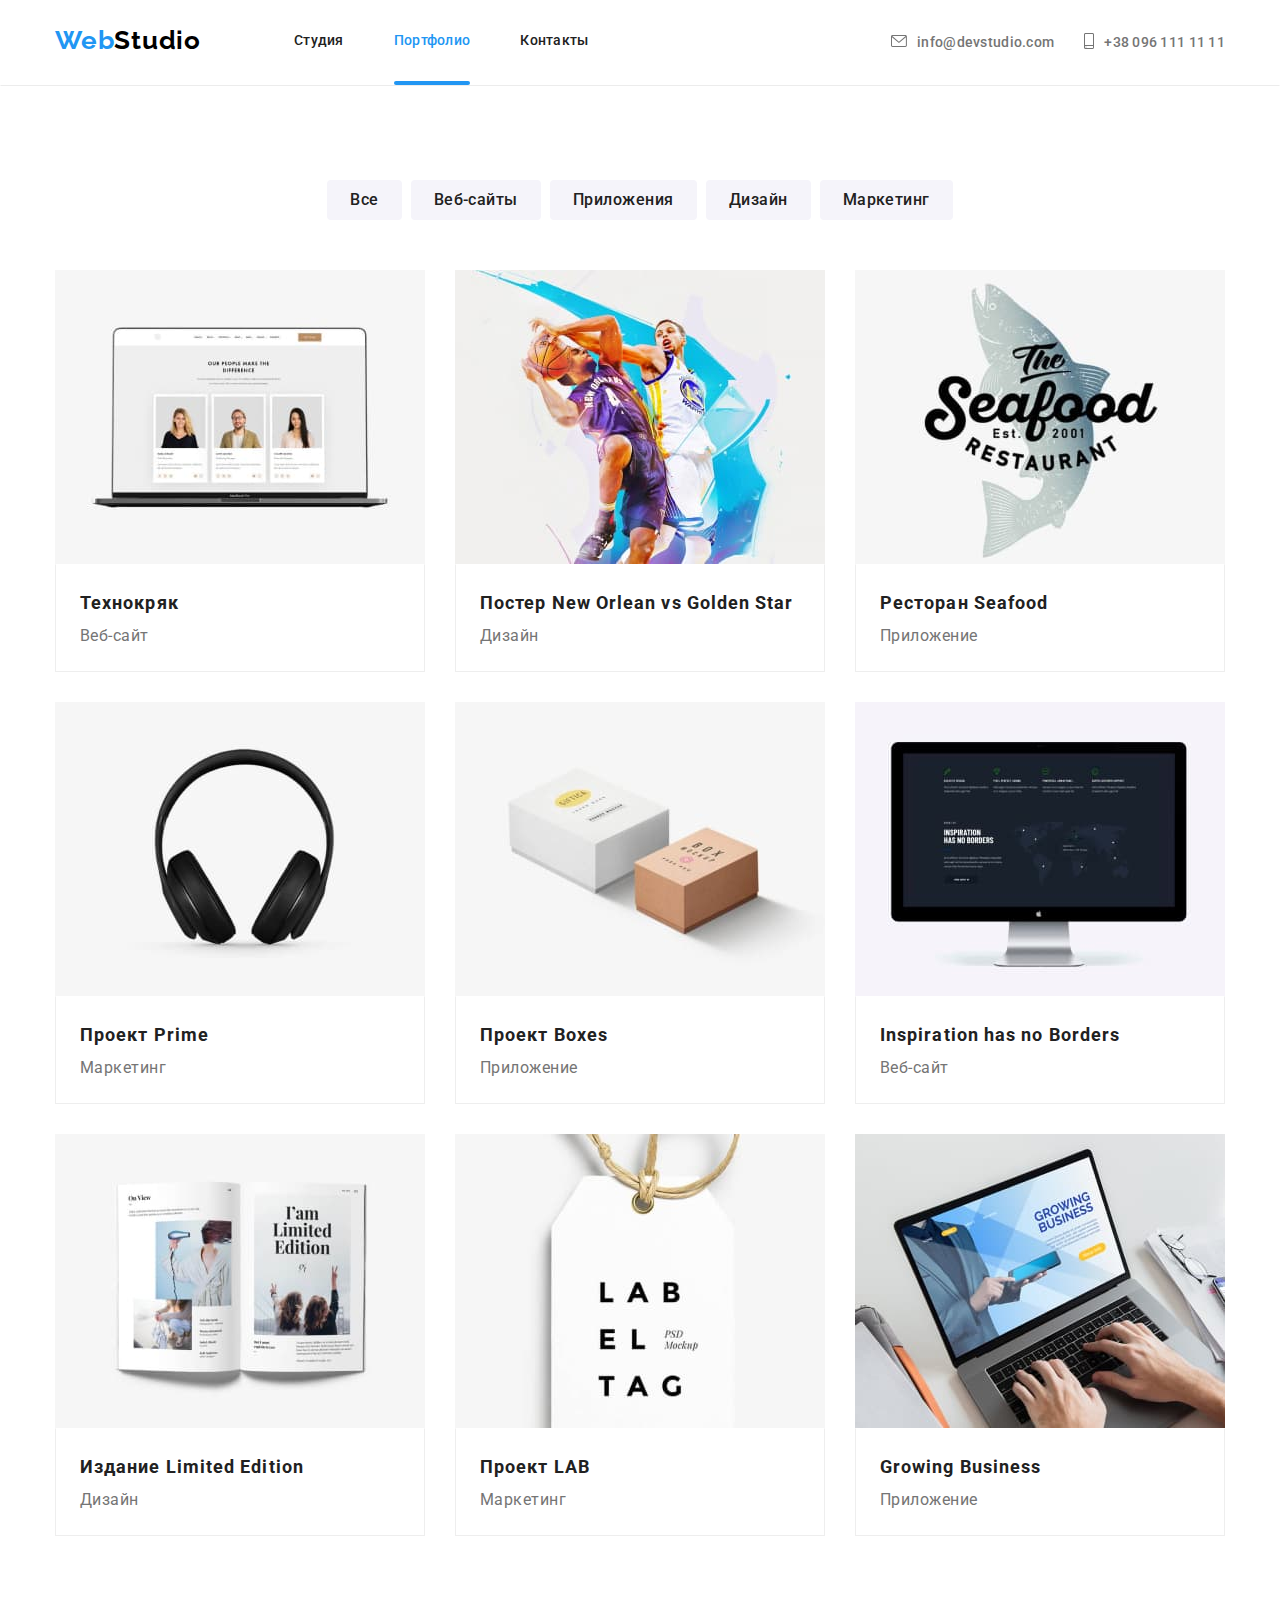
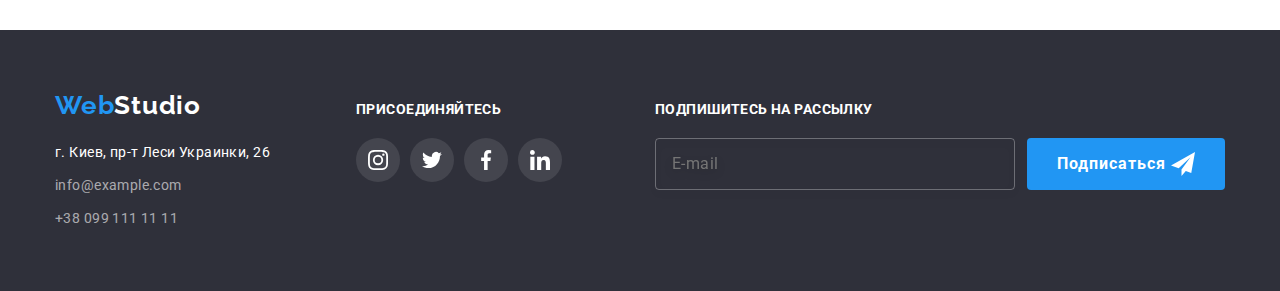
==== portfolio.html @ cef39525 "Clons files HW6" ====
<!DOCTYPE html>
<html lang="ru">
<head>
    <meta charset="UTF-8">
    <meta http-equiv="X-UA-Compatible" content="IE=edge">
    <meta name="viewport" content="width=device-width, initial-scale=1.0">
    <link rel="preconnect" href="https://fonts.googleapis.com">
    <link rel="preconnect" href="https://fonts.gstatic.com" crossorigin>
    <link href="https://fonts.googleapis.com/css2?family=Raleway:wght@700&family=Roboto:wght@400;500;700;900&display=swap" rel="stylesheet">
    <title>Web Studio</title>
    <link rel="stylesheet" href="https://cdnjs.cloudflare.com/ajax/libs/modern-normalize/1.1.0/modern-normalize.min.css">
    <link rel="stylesheet" href="./css/reset.css">
    <link rel="stylesheet" href="./css/styles.css">
</head>
<body>
<header class="page-header">
    <div class="container main-nav">
        <a href="" lang="en" class="logo-header link">Web<span class="logo-up link">Studio</span>
        </a>
        <nav>
            <ul class="site-nav list">
                <li class="item">
                    <a href="./index.html" class="link">Студия</a>
                </li>
                <li class="item">
                    <a href="./portfolio.html" class="link current">Портфолио</a>
                </li>
                <li class="item">
                    <a href="" class="link">Контакты</a>
                </li>
            </ul>
        </nav>
        <ul class="contact list">
            <li class="item">
                <a href="mailto:info@devstudio.com" class="contact-link link">
                    <div class="icon">
                        <svg width="16" height="12">
                            <use href="./images/symbol-contacts-defs.svg#envelope"></use>
                        </svg>
                    </div>
                    info@devstudio.com
                </a>
            </li>
            <li class="item">
                <a href="tel:+380961111111" class="contact-link link">
                    <div class="icon">
                        <svg width="10" height="16">
                            <use href="./images/symbol-contacts-defs.svg#smartphone"></use>
                        </svg>
                    </div>
                    +38 096 111 11 11
                </a>
            </li>
        </ul>
    </div>
</header>
    <main>
        <section class="section">
            <div class="container">
            <h1 class="visually-hidden">Портфолио</h1>
            <ul class="flex-elements button">
                <li class="button list"><button type="button" class="gallery-btn btn">Все</button></li>
                <li class="button list"><button type="button" class="gallery-btn btn">Веб-сайты</button></li>
                <li class="button list"><button type="button" class="gallery-btn btn">Приложения</button></li>
                <li class="button list"><button type="button" class="gallery-btn btn">Дизайн</button></li>
                <li class="button list"><button type="button" class="gallery-btn btn">Маркетинг</button></li>
            </ul>
            <ul class="flex-elements gallery">
                <li class="item list">
                    <a class="gallery-section link" href="">
                        <div class="gallery-thumb">
                            <img src="./images/portfolio1.jpg" alt="Веб-сайт Технокряк"
                            width="370">
                            <p class="thumb-text">Ресурс предлагает комплексные предложения с разным уровнем функционала и сервисов. Все это позволит посетителю получить исчерпывающие сведения о компании или частном лице</p>
                        </div>
                        <div class="gallery-subject">
                            <h2 class="gallery-title link">Технокряк</h2>
                            <p class="gallery-text link">Веб-сайт</p>
                        </div>
                    </a>
                </li>
                <li class="item list">
                    <a class="gallery-section link" href="">
                        <div class="gallery-thumb">
                            <img class="gallery-img" src="./images/portfolio2.jpg" alt="Дизайн постера" width="370">
                            <p class="thumb-text">Ресурс предлагает комплексные предложения с разным уровнем функционала и сервисов. Все это позволит посетителю получить исчерпывающие сведения о компании или частном лице</p>
                        </div>
                        <div class="gallery-subject">
                        <h2 class="gallery-title link">Постер <span lang="en">New Orlean vs Golden Star</span></h2>
                        <p class="gallery-text link">Дизайн</p>
                        </div>
                    </a>
                </li>
                <li class="item list">
                    <a class="gallery-section link" href="">
                        <div class="gallery-thumb">
                            <img class="gallery-img" src="./images/portfolio3.jpg" alt="Приложение для ресторана" width="370">
                            <p class="thumb-text">Ресурс предлагает комплексные предложения с разным уровнем функционала и сервисов. Все это позволит посетителю получить исчерпывающие сведения о компании или частном лице</p>
                        </div>
                        <div class="gallery-subject">
                        <h2 class="gallery-title link">Ресторан <span lang="en">Seafood</span></h2>
                        <p class="gallery-text link">Приложение</p>
                        </div>
                    </a>
                </li>
                <li class="item list">
                    <a class="gallery-section link" href="">
                        <div class="gallery-thumb">
                            <img class="gallery-img" src="./images/portfolio4.jpg" alt="Маркетинговый проект" width="370">
                            <p class="thumb-text">Ресурс предлагает комплексные предложения с разным уровнем функционала и сервисов. Все это позволит посетителю получить исчерпывающие сведения о компании или частном лице</p>
                        </div>
                        <div class="gallery-subject">
                        <h2 class="gallery-title link">Проект <span lang="en">Prime</span></h2>
                        <p class="gallery-text link">Маркетинг</p>
                        </div>
                    </a>
                </li>
                <li class="item list">
                    <a class="gallery-section link" href="">
                        <div class="gallery-thumb">
                            <img class="gallery-img" src="./images/portfolio5.jpg" alt="Приложение для подбора упаковки" width="370">
                            <p class="thumb-text">Ресурс предлагает комплексные предложения с разным уровнем функционала и сервисов. Все это позволит посетителю получить исчерпывающие сведения о компании или частном лице</p>
                        </div>
                        <div class="gallery-subject">
                        <h2 class="gallery-title link">Проект <span lang="en">Boxes</span></h2>
                        <p class="gallery-text link">Приложение</p>
                        </div>
                    </a>
                </li>
                <li class="item list">
                    <a class="gallery-section link" href="">
                        <div class="gallery-thumb">
                            <img class="gallery-img" src="./images/portfolio6.jpg" alt="Веб-сайт для путешествий" width="370">
                            <p class="thumb-text">Ресурс предлагает комплексные предложения с разным уровнем функционала и сервисов. Все это позволит посетителю получить исчерпывающие сведения о компании или частном лице</p>
                        </div>
                        <div class="gallery-subject">
                        <h2 class="gallery-title link" lang="en">Inspiration has no Borders</h2>
                        <p class="gallery-text link">Веб-сайт</p>
                        </div>
                    </a>
                </li>
                <li class="item list">
                    <a class="gallery-section link" href="">
                        <div class="gallery-thumb">
                            <img class="gallery-img" src="./images/portfolio7.jpg" alt="Дизайн издания" width="370">
                            <p class="thumb-text">Ресурс предлагает комплексные предложения с разным уровнем функционала и сервисов. Все это позволит посетителю получить исчерпывающие сведения о компании или частном лице</p>
                        </div>
                        <div class="gallery-subject">
                        <h2 class="gallery-title link">Издание <span lang="en">Limited Edition</span></h2>
                        <p class="gallery-text link">Дизайн</p>
                        </div>
                    </a>
                </li>
                <li class="item list">
                    <a class="gallery-section link" href="">
                        <div class="gallery-thumb">
                            <img class="gallery-img" src="./images/portfolio8.jpg" alt="Разработка макетов" width="370">
                            <p class="thumb-text">Ресурс предлагает комплексные предложения с разным уровнем функционала и сервисов. Все это позволит посетителю получить исчерпывающие сведения о компании или частном лице</p>
                        </div>
                        <div class="gallery-subject">
                        <h2 class="gallery-title link">Проект <span lang="en">LAB</span></h2>
                        <p class="gallery-text link">Маркетинг</p>
                        </div>
                    </a>
                </li>
                <li class="item list">
                    <a class="gallery-section link" href="">
                        <div class="gallery-thumb">
                            <img class="gallery-img" src="./images/portfolio9.jpg" alt="Приложение для развивающегося бизнеса" width="370">
                            <p class="thumb-text">Ресурс предлагает комплексные предложения с разным уровнем функционала и сервисов. Все это позволит посетителю получить исчерпывающие сведения о компании или частном лице</p>
                        </div>
                        <div class="gallery-subject">
                        <h2 class="gallery-title link" lang="en">Growing Business</h2>
                        <p class="gallery-text link">Приложение</p>
                        </div>
                    </a>
                </li>
            </ul>
            </div>
        </section>
    </main>
    <footer class="footer">
        <div class="container footer-info">
            <div class="footer-site">
                <a href="" lang="en" class="logo-footer link">Web<span class="logo-down link">Studio</span>
                </a>
                <address class="address">
                    <a href="" class="footer-address link">г. Киев, пр-т Леси Украинки, 26</a>
                    <ul class="footer-list list">
                        <li class="address-link"><a href="mailto:info@example.com"
                                class="footer-link link">info@example.com</a></li>
                        <li class="address-link"><a href="tel:+380991111111" class="footer-link link">+38 099 111 11 11</a>
                        </li>
                    </ul>
                </address>
            </div>
            <div class="footer-soc-info">
                <strong class="footer-title">присоединяйтесь</strong>
                <ul class="footer-soc-list list">
                    <li class="footer-soc-item">
                        <a class="footer-soc-link" href="">
                            <svg width="20" height="20" class="footer-soc-icon">
                                <use href="./images/symbol-soc-link-defs.svg#instagram">
                                </use>
                            </svg>
                        </a>
                    </li>
                    <li class="footer-soc-item">
                        <a class="footer-soc-link" href="">
                            <svg width="20" height="20" class="footer-soc-icon">
                                <use href="./images/symbol-soc-link-defs.svg#twitter">
                                </use>
                            </svg>
                        </a>
                    </li>
                    <li class="footer-soc-item">
                        <a class="footer-soc-link" href="">
                            <svg width="20" height="20" class="footer-soc-icon">
                                <use href="./images/symbol-soc-link-defs.svg#facebook">
                                </use>
                            </svg>
                        </a>
                    </li>
                    <li class="footer-soc-item">
                        <a class="footer-soc-link" href="">
                            <svg width="20" height="20" class="footer-soc-icon">
                                <use href="./images/symbol-soc-link-defs.svg#linkedin">
                                </use>
                            </svg>
                        </a>
                    </li>
                </ul>
            </div>
            <form class="footer-form">
                <p class="footer-title">Подпишитесь на рассылку</p>
                <div class="footer-strong">
                    <input class="footer-input" type="email" name="email" id="email" placeholder="E-mail" />
                    <div class="footer-btn">
                        <button type="submit" class="footer-submit">Подписаться&nbsp
                            <svg class="footer-icon" width="24" height="24">
                                <use href="./images/symbol-contacts-defs.svg#send"></use>
                            </svg>
                        </button>
                    </div>
                </div>
            </form>
        </div>
    </footer>
</body>
</html>
---- css/styles.css ----
/*основний колір тексту #212121 */
/*вторинний колір тексту #757575 */
/*акцентт #2196F3 */
/*основний колір фону #ffffff */
/*колір фону героя та футера #2f303a */
/*шрифт лого Raleway*/
/*основний шрифт тексту Roboto*/

:root {
    --primary-text-color: #212121;
    --title-text-color: #757575;
    --more-text-color: #ffffff;
    --accent-color: #2196F3;
    --subgect-color: #AFB1B8;
    --main-font: Roboto, sans-serif;
    --primary-bgc:#ffffff;
    --gallery-section-gap: 30px;
    --card-shadow: 0px 1px 3px rgba(0, 0, 0, 0.12),
        0px 1px 1px rgba(0, 0, 0, 0.14),
        0px 2px 1px rgba(0, 0, 0, 0.2);
    --transition: 250ms cubic-bezier(0.4, 0, 0.2, 1);
}

body {
    font-family: var(--main-font);
    background-color: var(--primary-bgc);    
}

img {
    display: block;
    max-width: 100%;
    height: auto;
}

textarea {
    resize: none;
}

/*-------Дублюючі класи---------*/

.list {
    list-style: none;
}

.link {
    transition: color var(--transition);

    text-decoration: none;
}

.visually-hidden {
    position: absolute;
    white-space: nowrap;
    width: 1px;
    height: 1px;
    overflow: hidden;
    border: 0;
    padding: 0;
    clip: rect(0 0 0 0);
    clip-path: inset(50%);
    margin: -1px;
}

.container {
    width: 1200px;    
    padding-left: 15px;
    padding-right: 15px;
    margin-left: auto;
    margin-right: auto;
}


/*--------------Об'єднані класи-----*/

.main-nav .link:hover,
.site-nav .link:hover,
.site-nav .link:focus,
.footer .link:hover,
.footer .link:focus,
.contact .link:hover,
.contact .link:focus,
.gallery .link:hover,
.gallery .link:focus {
    color: var(--accent-color);
}

.section {
    padding-top: 94px;
    padding-bottom: 94px;
}

.work-title,
.teams-title,
.clients-title {
    font-weight: 700;
    font-size: 36px;
    line-height: 1.17;
    text-align: center;
    letter-spacing: 0.03em;
    color: var(--primary-text-color);
}

.feature-title,
.footer-title {
    font-weight: 700;
    font-size: 14px;
    line-height: 1.14;
    letter-spacing: 0.03em;

    text-transform: uppercase;
}

.teams-name,
.teams-expert {
    font-size: 16px;
    line-height: 1.19;
    text-align: center;
    letter-spacing: 0.03em;
}

.features-list .list:not(:last-child),
.work-list .list:not(:last-child),
.teams-list .list:not(:last-child),
.contact .item:not(:last-child) {
    margin-right: 30px;
}

.modal-btn,
.footer-submit {
    border-radius: 4px;
    border: 1px solid transparent;

    font-weight: 700;
    font-size: 16px;
    line-height: 1.88;
    align-items: center;
    letter-spacing: 0.06em;
    color: var(--more-text-color);
    background: var(--accent-color);

    cursor: pointer;

    transition: background-color var(--transition), box-shadow var(--transition);
}

.modal-btn:hover,
.modal-btn:focus,
.footer-btn:hover,
.footer-btn:focus {
    background: #188CE8;
    box-shadow: 0px 4px 4px rgba(0, 0, 0, 0.15);
    outline: transparent;
}

/*--------------Навігація по сайту--------------*/

.main-nav,
.site-nav {
    display: flex;
}

.logo-header {
    display: block;
    min-width: 145px;
    /* height: 100%; */
    padding-top: 24px;
    padding-bottom: 25px;
    margin-right: 93px;

    color: var(--accent-color);
    font-family: Raleway, sans-serif;        
    font-weight: 700;
    font-size: 26px;
    line-height: 1.19;
    letter-spacing: 0.03em;
}

.logo-up {
    margin-bottom: 0;
    color: #000000;
}


.site-nav .link {
    display: block;
    height: 100%;
    padding-top: 32px;
    padding-bottom: 32px;

    color: var(--primary-text-color);
    font-size: 14px;
    font-weight: 500;
    line-height: 1.14;
    letter-spacing: 0.02em;    
}

.site-nav .item:not(:last-child) {
    margin-right: 50px;
}

.site-nav .link.current {
    color: var(--accent-color);
}

.site-nav .item {
    position: relative;
}

.current::after {
    content: '';
    position: absolute;
    bottom: -4px;

    display: block;
    width: 100%;    
    height: 4px;

    background-color: var(--accent-color);

    border-radius: 2px;
}

.page-header {
    border: 1px solid transparent;
    border-bottom-color: #ECECEC;   
}

/*------------------Контакти-----------------------*/

.contact {
    display: flex;
    margin-left: auto;
}

.contact .link {
    display: flex;
    align-items: center;
    height: 100%;
    padding-top: 32px;
    padding-bottom: 32px;
    
    
    color: var(--title-text-color);
    font-size: 14px;
    font-weight: 500;
    line-height: 1.14;
    letter-spacing: 0.02em;
}

.item {
    display: flex;
    align-items: center;
    justify-content: center;
    
    fill: currentColor;
}

.item:hover {
    fill: var(--accent-color);
}
.icon {
    padding-right: 10px;
}


/*-------------------Герой-------------------------*/

.hero {
    padding-top: 200px;
    padding-bottom: 200px;
    background: #2F303A;

    text-align: center;
}

.overlay {
    max-width: 1600px;
    margin-left: auto;
    margin-right: auto;
    background-image: linear-gradient(
        to right,
        rgba(47, 48, 58, 0.4),
        rgba(47, 48, 58, 0.4)
        ),
        url("../images/hero.jpg");
    background-position: center;
    background-size: cover;
}

.hero-title {
    margin: auto;
    max-width: 696px;
    margin-bottom: 30px;
    
    
    color: var(--more-text-color);
    font-weight: 900;
    font-size: 44px;
    line-height: 1.36;
    letter-spacing: 0.06em;

    text-align: center;
    text-transform: uppercase;
}

.hero-btn {
    padding: 10px 30px;
    border-radius: 4px;
    border: 1px solid transparent;

    font-weight: 700;
    font-size: 16px;
    line-height: 1.88;
    align-items: center;
    letter-spacing: 0.06em;
    color: var(--more-text-color);
    background: var(--accent-color);

    cursor: pointer;

    transition: background-color var(--transition), color var(--transition), box-shadow var(--transition);
}

.hero-btn:hover,
.hero-btn:focus {
    background: #188CE8;
    color: var(--more-text-color);
    box-shadow: 0px 4px 4px rgba(0, 0, 0, 0.15);
    outline: transparent;
}



/*----------------Секція Особливості---------------*/

.features-list {
    display: flex;    
}

.features-list .list {
    width: 270px;
}

.thumb {
    display: flex;
    justify-content: center;
    align-items: center;
    height: 120px;
    margin-bottom: 30px;   

    background-color: #F5F4FA;
}

.feature-title {
    margin-bottom: 10px;

    color: var(--primary-text-color);
}

.feature-text {
    color: var(--title-text-color);
    font-size: 14px;
    line-height: 1.71;

    letter-spacing: 0.03em;
}

/*--------------Секція Чим ми займаємось----------*/

.work-title {
    margin-bottom: 50px;
}

.work-list {
    display: flex;
    align-items: center;    
}

.section.work {
    padding-top: 0;
}

.work-item {
    position: relative;
}

.work-subtitle {
    position: absolute;
    bottom: 0;

    display: flex;
    align-items: center;
    justify-content: center;
    
    width: 100%;
    height: 70px;
    
    font-weight: 700;
    font-size: 14px;
    line-height: 1.71;
    text-align: center;
    letter-spacing: 0.03em;
    text-transform: uppercase;
    
    background: rgba(47, 48, 58, 0.8);
    color: #FFFFFF;
}

/*--------------Секція Наша команда---------------*/

.section.teams {
    background: #f5f4fa;
}

.teams-title {
    margin-bottom: 50px;
}

.teams-object {
    background-color: var(--primary-bgc);

    box-shadow: var(--card-shadow);
    border-radius: 0px 0px 4px 4px;
    overflow: hidden;
}

.teams-subject {
    padding-top: 30px;
    padding-bottom: 30px;
}

.teams-name {
    margin-bottom: 10px;

    color: var(--primary-text-color);
    font-weight: 500;    
}

.teams-expert {
    margin-bottom: 16px;

    color: var(--title-text-color);
}

.teams-list {
    display: flex;
}

.teams-soc-list {
    display: flex;
    justify-content: center;
}

.teams-soc-item {
    width: 44px;
    height: 44px;
    
}
.teams-soc-item:not(:last-child) {
    margin-right: 10px;
}

.teams-soc-link {
    display: flex;
    align-items: center;
    justify-content: center;
    width: 100%;
    height: 100%;

    color: var(--subgect-color);

    transition: background-color var(--transition), color var(--transition);
    border-radius: 50%;
}

.teams-soc-icon {
    fill: currentColor;
}

.teams-soc-link:hover,
.teams-soc-link:focus {
    background-color: var(--accent-color);
    color: var(--more-text-color);
    outline: transparent;
}

/*-------------------Постійні клієнти------------------*/

.clients-list {
    display: flex;
    justify-content: center;
    margin-top: 50px;    
}

.clients-item {
    display: block;
    width: 170px;
    height: 92px;

    border: 1px solid var(--subgect-color);
    border-radius: 4px;
}

.clients-item:not(:last-child) {
    margin-right: 30px;
}

.clients-link {
    display: flex;
    align-items: center;
    justify-content: center;
    width: 100%;
    height: 100%;

    color: var(--subgect-color);

    transition: border var(--transition), color var(--transition);
}

.clients-icon {
    fill: currentColor;
}

.clients-link:hover,
.clients-link:focus {
    border: 1px solid var(--accent-color);
    color: var(--accent-color);
    outline: transparent;
}

/*--------Футер---------*/

.footer {
    padding: 60px 0;
    
    background-color: #2f303a;
}

.logo-footer {
    min-width: 145px;
    display: block;

    color: var(--accent-color);
    font-family: Raleway, sans-serif;
    font-weight: 700;
    font-size: 26px;
    line-height: 1.19;
    letter-spacing: 0.03em;
}

.logo-down {
    color: var(--more-text-color);
}

.footer-address {
    color: var(--more-text-color);
}
.footer-link {
    color: rgba(255, 255, 255, 0.6);
}

.footer-address,
.footer-link {
    font-size: 14px;
    font-style: normal;
    line-height: 1.71;
    letter-spacing: 0.03em;
}

.address {
    width: 231px;
    margin-top: 20px;
}

.address-link {
    margin-top: 9px;
}

.footer-site {
    margin-right: 70px;
}

.footer-title {
    display: block;
    margin-bottom: 20px;

    color: var(--more-text-color);    
}

.footer-info {
    display: flex;
    align-items: baseline;
}

.footer-soc-info {
    margin-right: 93px;
}

.footer-soc-item {
    width: 44px;
    height: 44px;
    align-items: center;
    justify-content: center;

    background: rgba(255, 255, 255, 0.1);

    border-radius: 50%;
}

.footer-soc-item:not(:last-child) {
    margin-right: 10px;
}

.footer-soc-list {
    display: flex;
    align-items: center;
    justify-content: center;
}

.footer-soc-link {
    display: flex;
    align-items: center;
    justify-content: center;
    width: 100%;
    height: 100%;

    color: var(--more-text-color);

    border-radius: 50%;
    transition: background-color var(--transition);
}

.footer-soc-icon {
    fill: currentColor;
}

.footer-soc-link:hover,
.footer-soc-link:focus {
    background-color: var(--accent-color);
    outline: transparent;
}

.footer-form {
    width: 570px;
}

.footer-strong {
    display: flex;
    justify-content: flex-end;
    flex-wrap: wrap;
    gap: 12px;
}

.footer-submit {
    display: flex;
    align-items: center;
    height: 100%;
    padding: 10px 29px;
}

.footer-input {
    padding: 15px 12px 15px 16px;
    flex-grow: 1;

    background-color: transparent;
    border: 1px solid rgba(255, 255, 255, 0.3);
    filter: drop-shadow(0px 4px 4px rgba(0, 0, 0, 0.15));
    border-radius: 4px;
}

.footer-input {
    font-weight: 400;
    font-size: 16px;
    line-height: 1.25;

    letter-spacing: 0.03em;
    
    color: rgba(255, 255, 255, 0.6);
}

/*--------------------Портфоліо---------------------*/

.gallery-btn {
    color: var(--primary-text-color);
    background: #f5f4fa;
    font-weight: 500;
    font-size: 16px;
    line-height: 1.62;

    text-align: center;
    letter-spacing: 0.03em;
    border-radius: 4px;
    border: 1px solid transparent;
    cursor: pointer;
    transition: background-color var(--transition), color var(--transition), box-shadow var(--transition);
}

.btn:hover,
.btn:focus {
    background: #188CE8;
    color: var(--more-text-color);
    box-shadow: 0px 3px 1px rgba(0, 0, 0, 0.1), 0px 1px 2px rgba(0, 0, 0, 0.08), 0px 2px 2px rgba(0, 0, 0, 0.12);
    outline: transparent;
}

.flex-elements .button:not(:last-child) {
    margin-right: 9px;
}

.flex-elements {
    display: flex;
    flex-wrap: wrap;
    justify-content: center;
}

.flex-elements.button {
    margin-bottom: 50px;
}

.flex-elements > .item {
    flex-basis: calc(100% / 3 - var(--gallery-section-gap));
    margin-left: var(--gallery-section-gap);
    margin-top: var(--gallery-section-gap);

    background: var(--primary-bgc);
}

.flex-elements.gallery {
    margin-left: calc(-1 * var(--gallery-section-gap));
    margin-top: calc(-1 * var(--gallery-section-gap));
}

.flex-elements .btn {
    display: block;
    padding: 6px 22px;
}

.gallery-subject {
    padding: 20px 24px;

    border: 1px solid #EEEEEE;
    border-top-color: transparent;    
}

.gallery-title {
    font-weight: 700;
    font-size: 18px;
    line-height: 2;
    letter-spacing: 0.06em;    
    color: var(--primary-text-color);
}

.gallery-text {
    font-weight: 400;
    font-size: 16px;
    line-height: 1.88;
    letter-spacing: 0.03em;    
    color: var(--title-text-color);
}

.gallery-section:hover,
.gallery-section:focus {
    box-shadow: 0px 1px 1px rgba(0, 0, 0, 0.12), 0px 4px 4px rgba(0, 0, 0, 0.06), 1px 4px 6px rgba(0, 0, 0, 0.16);
    outline: transparent;
}

.gallery-section {
    transition: box-shadow var(--transition);
}

.gallery-thumb {
    position: relative;
    overflow: hidden;
}

.thumb-text {
    position: absolute;
    top: 0;
    padding: 63px 24px;
    height: 100%;

    color: var(--more-text-color);    
    background: rgba(33, 150, 243, 0.9);
    font-size: 18px;
    line-height: 1.56;
    letter-spacing: 0.03em;

    transform: translateY(101%);
    transition: transform var(--transition);
    overflow: auto;
}

.gallery-section:hover .thumb-text,
.gallery-section:focus .thumb-text {    
    transform: translateY(0);
}

/*----------------------Модальне вікно----------*/

.is-hidden {
    opacity: 0;
    pointer-events: none;
    visibility: hidden;
}

.backdrop {
    position: fixed;
    top: 0;
    left: 0;

    width: 100%;
    height: 100%;

    background: rgba(0, 0, 0, 0.2);
    transition: opacity var(--transition), visibility var(--transition);
}

.backdrop.is-hidden .modal {
    transform: translate(-50%, -50%) scale(0) rotate(-360deg);
}

.modal {
    position: absolute;
    top: 50%;
    left: 50%;
    transform: translate(-50%, -50%) scale(1) rotate(0);

    width: 528px;
    min-height: 581px;
    padding: 40px;

    background-color: var(--primary-bgc);
    box-shadow: var(--card-shadow);
    border-radius: 4px;

    transition: opacity var(--transition), visibility var(--transition), transform var(--transition);
}

.modal-close {
    position: absolute;
    top: 10px;
    right: 10px;
    display: flex;
    align-items: center;
    justify-content: center;
    width: 30px;
    height: 30px;
    
    background: var(--primary-bgc);
    border: 1px solid rgba(0, 0, 0, 0.1);
    border-radius: 50%;

    cursor: pointer;

    transition: border-color var(--transition), fill var(--transition);
}

.modal-close:hover,
.modal-close:focus {
    outline: transparent;
    border-color: var(--accent-color);
}

.modal-close:hover > .close-icon,
.modal-close:focus > .close-icon {
    fill: var(--accent-color);
}

.form-title {
    margin-bottom: 12px;

    font-weight: 700;
    font-size: 20px;
    line-height: 1.15;
    text-align: center;
    letter-spacing: 0.03em;
    
    color: var(--primary-text-color);
}

.form-group {
    position: relative;

    display: flex;
    flex-direction: column;
    margin-bottom: 10px;
}

.form-group input,
.form-group textarea {
    border: 1px solid rgba(33, 33, 33, 0.2);
    border-radius: 4px;
}

.form-group.textarea {
    margin-bottom: 20px;
}

.form label {
    margin-bottom: 4px;

    font-size: 12px;
    line-height: 1.17;
    letter-spacing: 0.01em;
    
    color: var(--title-text-color);
}

.form-label {
    display: inline-block;
    margin-bottom: 4px;
}

.form-icon {
    position: absolute;
    left: 12px;
    top: 50%;
    transform: translateY(-50%);
    transition: fill var(--transition);
}

.form-input {
    width: 100%;
    background-color: transparent;
    padding: 12px 42px; 

    transition: outline var(--transition), 
    border-color var(--transition);
}

.form-input:focus,
.comment:focus {
    outline: transparent;
    border-color: var(--accent-color);
}

.form-input::placeholder {
    color: var(--accent-color);
}

.form-group:focus-within > .form-icon {
    fill: var(--accent-color);
}

.modal-btn {
    display: block;
    margin-left: auto;
    margin-right: auto;
    padding: 10px 55px;
}

.modal-btn:focus
.modal-btn:hover {
    box-shadow: 0px 4px 4px rgba(0, 0, 0, 0.15);
}
   

.form-checkbox label{
    display: flex;
    align-items: center;
    justify-content: center;
    margin: 0;

    font-size: 14px;
    line-height: 1.71;
    letter-spacing: 0.03em;
    
    color: var(--title-text-color);
}

.form-checkbox {
    margin-bottom: 30px;
}

.comment {
    height: 120px;
    padding: 16px 12px;

    font-size: 14px;
    line-height: 1.71;
    letter-spacing: 0.01em;
    
    color: rgba(117, 117, 117, 0.5);

    transition: outline var(--transition), 
    border-color var(--transition);
}

.checkbox-icon {
    margin-right: 7px;

    border: 2px solid var(--primary-text-color);
    border-radius: 2px;

    fill-opacity: 0;

    transition: outline var(--transition);
}

.checkbox-link {
    text-decoration-line: underline;
    color: var(--accent-color);
}

.checkbox:checked + .checkbox-icon {
    background-color: #188CE8;
    border-color: transparent;
    fill-opacity: 1;
    fill: var(--primary-bgc);
}

.checkbox:focus + .checkbox-icon {
    outline: var(--accent-color);
    border-color: var(--accent-color);
}
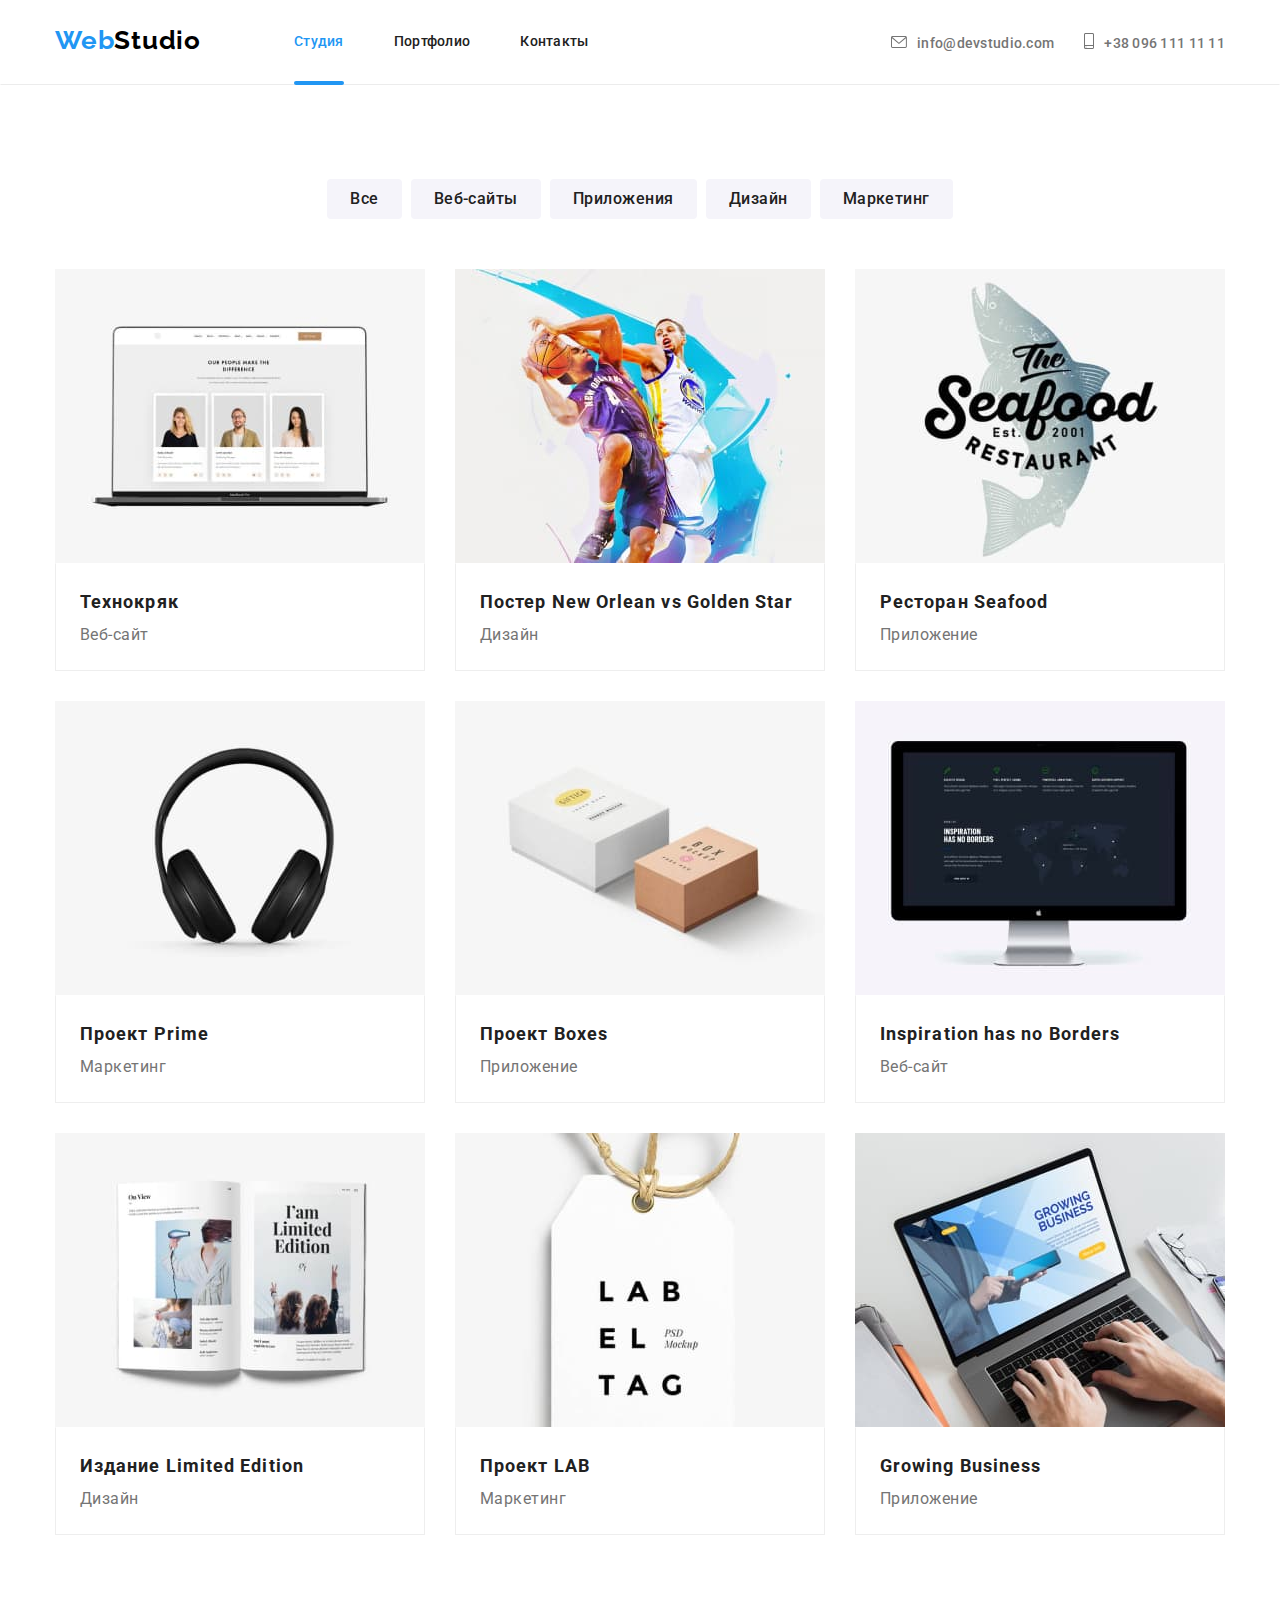
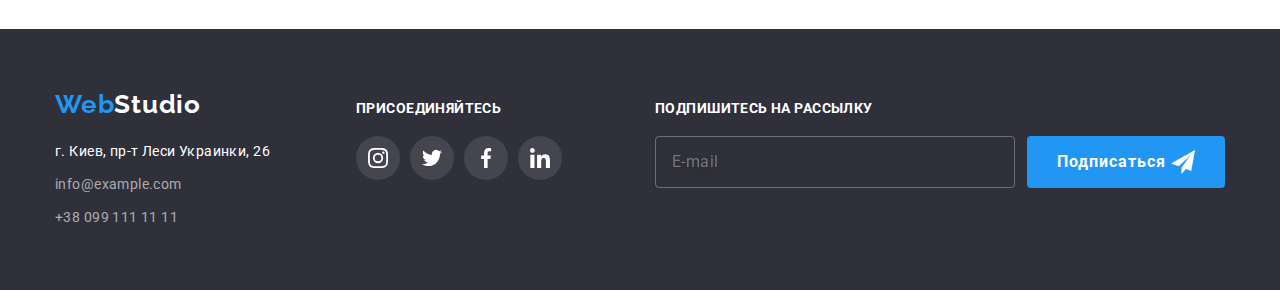
==== commit 1de6758b: "Changes header footer" ====
--- a/portfolio.html
+++ b/portfolio.html
@@ -9,169 +9,169 @@
     <link href="https://fonts.googleapis.com/css2?family=Raleway:wght@700&family=Roboto:wght@400;500;700;900&display=swap" rel="stylesheet">
     <title>Web Studio</title>
     <link rel="stylesheet" href="https://cdnjs.cloudflare.com/ajax/libs/modern-normalize/1.1.0/modern-normalize.min.css">
-    <link rel="stylesheet" href="./css/reset.css">
-    <link rel="stylesheet" href="./css/styles.css">
+    <link rel="stylesheet" href="./css/main.min.css">
 </head>
 <body>
-<header class="page-header">
-    <div class="container main-nav">
-        <a href="" lang="en" class="logo-header link">Web<span class="logo-up link">Studio</span>
+<header class="header">
+        <div class="container header__nav">
+        <a href="" lang="en" class="logo header__logo link">Web<span class="logo--color-dark link">Studio</span>
         </a>
-        <nav>
-            <ul class="site-nav list">
-                <li class="item">
-                    <a href="./index.html" class="link">Студия</a>
-                </li>
-                <li class="item">
-                    <a href="./portfolio.html" class="link current">Портфолио</a>
-                </li>
-                <li class="item">
-                    <a href="" class="link">Контакты</a>
-                </li>
-            </ul>
+        <nav class="nav">
+            <ul class="nav__list list">
+                <li class="nav__item">                    
+                    <a href="./index.html" class="nav__link nav__link--current link">Студия</a>
+                </li>
+                <li class="nav__item"><a href="./portfolio.html" class="nav__link link">Портфолио</a></li>
+                <li class="nav__item"><a href="" class="nav__link link">Контакты</a></li>
+            </ul>            
         </nav>
-        <ul class="contact list">
-            <li class="item">
-                <a href="mailto:info@devstudio.com" class="contact-link link">
-                    <div class="icon">
+        <ul class="contact header__contact list">
+            <li class="contact__item">                
+                <a href="mailto:info@devstudio.com" class="contact__link link">
+                    <div class="contact__icon" >
                         <svg width="16" height="12">
                             <use href="./images/symbol-contacts-defs.svg#envelope"></use>
                         </svg>
-                    </div>
-                    info@devstudio.com
+                    </div>                    
+                    info@devstudio.com                    
                 </a>
             </li>
-            <li class="item">
-                <a href="tel:+380961111111" class="contact-link link">
-                    <div class="icon">
+            <li class="contact__item"> 
+                <a href="tel:+380961111111" class="contact__link link">
+                    <div class="contact__icon">
                         <svg width="10" height="16">
                             <use href="./images/symbol-contacts-defs.svg#smartphone"></use>
                         </svg>
-                    </div>
-                    +38 096 111 11 11
+                    </div>                    
+                    +38 096 111 11 11                    
                 </a>
             </li>
         </ul>
-    </div>
-</header>
+        </div>
+    </header>
     <main>
-        <section class="section">
+        <section class="portfolio section">
             <div class="container">
             <h1 class="visually-hidden">Портфолио</h1>
-            <ul class="flex-elements button">
-                <li class="button list"><button type="button" class="gallery-btn btn">Все</button></li>
-                <li class="button list"><button type="button" class="gallery-btn btn">Веб-сайты</button></li>
-                <li class="button list"><button type="button" class="gallery-btn btn">Приложения</button></li>
-                <li class="button list"><button type="button" class="gallery-btn btn">Дизайн</button></li>
-                <li class="button list"><button type="button" class="gallery-btn btn">Маркетинг</button></li>
+            <ul class="filters portfolio__filters list">
+                <li class="filters__item">
+                    <button type="button" class="filters__btn">Все</button></li>
+                <li class="filters__item">
+                    <button type="button" class="filters__btn">Веб-сайты</button></li>
+                <li class="filters__item">
+                    <button type="button" class="filters__btn">Приложения</button></li>
+                <li class="filters__item">
+                    <button type="button" class="filters__btn">Дизайн</button></li>
+                <li class="filters__item">
+                    <button type="button" class="filters__btn">Маркетинг</button></li>
             </ul>
-            <ul class="flex-elements gallery">
-                <li class="item list">
-                    <a class="gallery-section link" href="">
-                        <div class="gallery-thumb">
+            <ul class="gallery portfolio__cards list">
+                <li class="gallery__item">
+                    <a class="gallery__card link" href="">
+                        <div class="gallery__thumb">
                             <img src="./images/portfolio1.jpg" alt="Веб-сайт Технокряк"
                             width="370">
-                            <p class="thumb-text">Ресурс предлагает комплексные предложения с разным уровнем функционала и сервисов. Все это позволит посетителю получить исчерпывающие сведения о компании или частном лице</p>
-                        </div>
-                        <div class="gallery-subject">
-                            <h2 class="gallery-title link">Технокряк</h2>
-                            <p class="gallery-text link">Веб-сайт</p>
-                        </div>
-                    </a>
-                </li>
-                <li class="item list">
-                    <a class="gallery-section link" href="">
-                        <div class="gallery-thumb">
-                            <img class="gallery-img" src="./images/portfolio2.jpg" alt="Дизайн постера" width="370">
-                            <p class="thumb-text">Ресурс предлагает комплексные предложения с разным уровнем функционала и сервисов. Все это позволит посетителю получить исчерпывающие сведения о компании или частном лице</p>
-                        </div>
-                        <div class="gallery-subject">
-                        <h2 class="gallery-title link">Постер <span lang="en">New Orlean vs Golden Star</span></h2>
-                        <p class="gallery-text link">Дизайн</p>
-                        </div>
-                    </a>
-                </li>
-                <li class="item list">
-                    <a class="gallery-section link" href="">
-                        <div class="gallery-thumb">
-                            <img class="gallery-img" src="./images/portfolio3.jpg" alt="Приложение для ресторана" width="370">
-                            <p class="thumb-text">Ресурс предлагает комплексные предложения с разным уровнем функционала и сервисов. Все это позволит посетителю получить исчерпывающие сведения о компании или частном лице</p>
-                        </div>
-                        <div class="gallery-subject">
-                        <h2 class="gallery-title link">Ресторан <span lang="en">Seafood</span></h2>
-                        <p class="gallery-text link">Приложение</p>
-                        </div>
-                    </a>
-                </li>
-                <li class="item list">
-                    <a class="gallery-section link" href="">
-                        <div class="gallery-thumb">
-                            <img class="gallery-img" src="./images/portfolio4.jpg" alt="Маркетинговый проект" width="370">
-                            <p class="thumb-text">Ресурс предлагает комплексные предложения с разным уровнем функционала и сервисов. Все это позволит посетителю получить исчерпывающие сведения о компании или частном лице</p>
-                        </div>
-                        <div class="gallery-subject">
-                        <h2 class="gallery-title link">Проект <span lang="en">Prime</span></h2>
-                        <p class="gallery-text link">Маркетинг</p>
-                        </div>
-                    </a>
-                </li>
-                <li class="item list">
-                    <a class="gallery-section link" href="">
-                        <div class="gallery-thumb">
-                            <img class="gallery-img" src="./images/portfolio5.jpg" alt="Приложение для подбора упаковки" width="370">
-                            <p class="thumb-text">Ресурс предлагает комплексные предложения с разным уровнем функционала и сервисов. Все это позволит посетителю получить исчерпывающие сведения о компании или частном лице</p>
-                        </div>
-                        <div class="gallery-subject">
-                        <h2 class="gallery-title link">Проект <span lang="en">Boxes</span></h2>
-                        <p class="gallery-text link">Приложение</p>
-                        </div>
-                    </a>
-                </li>
-                <li class="item list">
-                    <a class="gallery-section link" href="">
-                        <div class="gallery-thumb">
-                            <img class="gallery-img" src="./images/portfolio6.jpg" alt="Веб-сайт для путешествий" width="370">
-                            <p class="thumb-text">Ресурс предлагает комплексные предложения с разным уровнем функционала и сервисов. Все это позволит посетителю получить исчерпывающие сведения о компании или частном лице</p>
-                        </div>
-                        <div class="gallery-subject">
-                        <h2 class="gallery-title link" lang="en">Inspiration has no Borders</h2>
-                        <p class="gallery-text link">Веб-сайт</p>
-                        </div>
-                    </a>
-                </li>
-                <li class="item list">
-                    <a class="gallery-section link" href="">
-                        <div class="gallery-thumb">
-                            <img class="gallery-img" src="./images/portfolio7.jpg" alt="Дизайн издания" width="370">
-                            <p class="thumb-text">Ресурс предлагает комплексные предложения с разным уровнем функционала и сервисов. Все это позволит посетителю получить исчерпывающие сведения о компании или частном лице</p>
-                        </div>
-                        <div class="gallery-subject">
-                        <h2 class="gallery-title link">Издание <span lang="en">Limited Edition</span></h2>
-                        <p class="gallery-text link">Дизайн</p>
-                        </div>
-                    </a>
-                </li>
-                <li class="item list">
-                    <a class="gallery-section link" href="">
-                        <div class="gallery-thumb">
-                            <img class="gallery-img" src="./images/portfolio8.jpg" alt="Разработка макетов" width="370">
-                            <p class="thumb-text">Ресурс предлагает комплексные предложения с разным уровнем функционала и сервисов. Все это позволит посетителю получить исчерпывающие сведения о компании или частном лице</p>
-                        </div>
-                        <div class="gallery-subject">
-                        <h2 class="gallery-title link">Проект <span lang="en">LAB</span></h2>
-                        <p class="gallery-text link">Маркетинг</p>
-                        </div>
-                    </a>
-                </li>
-                <li class="item list">
-                    <a class="gallery-section link" href="">
-                        <div class="gallery-thumb">
-                            <img class="gallery-img" src="./images/portfolio9.jpg" alt="Приложение для развивающегося бизнеса" width="370">
-                            <p class="thumb-text">Ресурс предлагает комплексные предложения с разным уровнем функционала и сервисов. Все это позволит посетителю получить исчерпывающие сведения о компании или частном лице</p>
-                        </div>
-                        <div class="gallery-subject">
-                        <h2 class="gallery-title link" lang="en">Growing Business</h2>
-                        <p class="gallery-text link">Приложение</p>
+                            <p class="gallery__text">Ресурс предлагает комплексные предложения с разным уровнем функционала и сервисов. Все это позволит посетителю получить исчерпывающие сведения о компании или частном лице</p>
+                        </div>
+                        <div class="gallery__subject">
+                            <h2 class="gallery__title link">Технокряк</h2>
+                            <p class="gallery__post-title link">Веб-сайт</p>
+                        </div>
+                    </a>
+                </li>
+                <li class="gallery__item">
+                    <a class="gallery__card link" href="">
+                        <div class="gallery__thumb">
+                            <img src="./images/portfolio2.jpg" alt="Дизайн постера" width="370">
+                            <p class="gallery__text">Ресурс предлагает комплексные предложения с разным уровнем функционала и сервисов. Все это позволит посетителю получить исчерпывающие сведения о компании или частном лице</p>
+                        </div>
+                        <div class="gallery__subject">
+                            <h2 class="gallery__title link">Постер <span lang="en">New Orlean vs Golden Star</span></h2>
+                            <p class="gallery__post-title link">Дизайн</p>
+                        </div>
+                    </a>
+                </li>
+                <li class="gallery__item">
+                    <a class="gallery__card link" href="">
+                        <div class="gallery__thumb">
+                            <img src="./images/portfolio3.jpg" alt="Приложение для ресторана" width="370">
+                            <p class="gallery__text">Ресурс предлагает комплексные предложения с разным уровнем функционала и сервисов. Все это позволит посетителю получить исчерпывающие сведения о компании или частном лице</p>
+                        </div>
+                        <div class="gallery__subject">
+                            <h2 class="gallery__title link">Ресторан <span lang="en">Seafood</span></h2>
+                            <p class="gallery__post-title link">Приложение</p>
+                        </div>
+                    </a>
+                </li>
+                <li class="gallery__item">
+                    <a class="gallery__card link" href="">
+                        <div class="gallery__thumb">
+                            <img src="./images/portfolio4.jpg" alt="Маркетинговый проект" width="370">
+                            <p class="gallery__text">Ресурс предлагает комплексные предложения с разным уровнем функционала и сервисов. Все это позволит посетителю получить исчерпывающие сведения о компании или частном лице</p>
+                        </div>
+                        <div class="gallery__subject">
+                            <h2 class="gallery__title link">Проект <span lang="en">Prime</span></h2>
+                            <p class="gallery__post-title link">Маркетинг</p>
+                        </div>
+                    </a>
+                </li>
+                <li class="gallery__item">
+                    <a class="gallery__card link" href="">
+                        <div class="gallery__thumb">
+                            <img src="./images/portfolio5.jpg" alt="Приложение для подбора упаковки" width="370">
+                            <p class="gallery__text">Ресурс предлагает комплексные предложения с разным уровнем функционала и сервисов. Все это позволит посетителю получить исчерпывающие сведения о компании или частном лице</p>
+                        </div>
+                        <div class="gallery__subject">
+                            <h2 class="gallery__title link">Проект <span lang="en">Boxes</span></h2>
+                            <p class="gallery__post-title link">Приложение</p>
+                        </div>
+                    </a>
+                </li>
+                <li class="gallery__item">
+                    <a class="gallery__card link" href="">
+                        <div class="gallery__thumb">
+                            <img src="./images/portfolio6.jpg" alt="Веб-сайт для путешествий" width="370">
+                            <p class="gallery__text">Ресурс предлагает комплексные предложения с разным уровнем функционала и сервисов. Все это позволит посетителю получить исчерпывающие сведения о компании или частном лице</p>
+                        </div>
+                        <div class="gallery__subject">
+                            <h2 class="gallery__title link" lang="en">Inspiration has no Borders</h2>
+                            <p class="gallery__post-title link">Веб-сайт</p>
+                        </div>
+                    </a>
+                </li>
+                <li class="gallery__item">
+                    <a class="gallery__card link" href="">
+                        <div class="gallery__thumb">
+                            <img src="./images/portfolio7.jpg" alt="Дизайн издания" width="370">
+                            <p class="gallery__text">Ресурс предлагает комплексные предложения с разным уровнем функционала и сервисов. Все это позволит посетителю получить исчерпывающие сведения о компании или частном лице</p>
+                        </div>
+                        <div class="gallery__subject">
+                            <h2 class="gallery__title link">Издание <span lang="en">Limited Edition</span></h2>
+                            <p class="gallery__post-title link">Дизайн</p>
+                        </div>
+                    </a>
+                </li>
+                <li class="gallery__item">
+                    <a class="gallery__card link" href="">
+                        <div class="gallery__thumb">
+                            <img src="./images/portfolio8.jpg" alt="Разработка макетов" width="370">
+                            <p class="gallery__text">Ресурс предлагает комплексные предложения с разным уровнем функционала и сервисов. Все это позволит посетителю получить исчерпывающие сведения о компании или частном лице</p>
+                        </div>
+                        <div class="gallery__subject">
+                            <h2 class="gallery__title link">Проект <span lang="en">LAB</span></h2>
+                            <p class="gallery__post-title link">Маркетинг</p>
+                        </div>
+                    </a>
+                </li>
+                <li class="gallery__item">
+                    <a class="gallery__card link" href="">
+                        <div class="gallery__thumb">
+                            <img src="./images/portfolio9.jpg" alt="Приложение для развивающегося бизнеса" width="370">
+                            <p class="gallery__text">Ресурс предлагает комплексные предложения с разным уровнем функционала и сервисов. Все это позволит посетителю получить исчерпывающие сведения о компании или частном лице</p>
+                        </div>
+                        <div class="gallery__subject">
+                            <h2 class="gallery__title link" lang="en">Growing Business</h2>
+                            <p class="gallery__post-title link">Приложение</p>
                         </div>
                     </a>
                 </li>
@@ -180,50 +180,48 @@
         </section>
     </main>
     <footer class="footer">
-        <div class="container footer-info">
-            <div class="footer-site">
-                <a href="" lang="en" class="logo-footer link">Web<span class="logo-down link">Studio</span>
-                </a>
-                <address class="address">
-                    <a href="" class="footer-address link">г. Киев, пр-т Леси Украинки, 26</a>
-                    <ul class="footer-list list">
-                        <li class="address-link"><a href="mailto:info@example.com"
-                                class="footer-link link">info@example.com</a></li>
-                        <li class="address-link"><a href="tel:+380991111111" class="footer-link link">+38 099 111 11 11</a>
-                        </li>
-                    </ul>
-                </address>
-            </div>
-            <div class="footer-soc-info">
-                <strong class="footer-title">присоединяйтесь</strong>
-                <ul class="footer-soc-list list">
-                    <li class="footer-soc-item">
-                        <a class="footer-soc-link" href="">
-                            <svg width="20" height="20" class="footer-soc-icon">
+        <div class="container footer__info">
+            <div class="footer__site">
+            <a href="" lang="en" class="logo link">Web<span class="logo--color-white link">Studio</span>
+            </a>
+            <address class="address footer__address">
+                <a href="" class="address__link address--color-white link">г. Киев, пр-т Леси Украинки, 26</a>
+                <ul class="address__list list">
+                    <li class="address__item"><a href="mailto:info@example.com" class="address__link address--color-grey link">info@example.com</a></li>
+                    <li class="address__item"><a href="tel:+380991111111" class="address__link address--color-grey link">+38 099 111 11 11</a></li>
+                </ul>
+            </address>
+            </div>
+            <div class="soc-info footer__soc-info">
+                <strong class="footer__title">присоединяйтесь</strong>
+                <ul class="social soc-info__list list">
+                    <li class="social__item">
+                        <a class="social__link" href="">
+                            <svg width="20" height="20" class="social__icon">
                                 <use href="./images/symbol-soc-link-defs.svg#instagram">
                                 </use>
                             </svg>
                         </a>
                     </li>
-                    <li class="footer-soc-item">
-                        <a class="footer-soc-link" href="">
-                            <svg width="20" height="20" class="footer-soc-icon">
+                    <li class="social__item">
+                        <a class="social__link" href="">
+                            <svg width="20" height="20" class="social__icon">
                                 <use href="./images/symbol-soc-link-defs.svg#twitter">
                                 </use>
                             </svg>
                         </a>
                     </li>
-                    <li class="footer-soc-item">
-                        <a class="footer-soc-link" href="">
-                            <svg width="20" height="20" class="footer-soc-icon">
+                    <li class="social__item">
+                        <a class="social__link" href="">
+                            <svg width="20" height="20" class="social__icon">
                                 <use href="./images/symbol-soc-link-defs.svg#facebook">
                                 </use>
                             </svg>
                         </a>
                     </li>
-                    <li class="footer-soc-item">
-                        <a class="footer-soc-link" href="">
-                            <svg width="20" height="20" class="footer-soc-icon">
+                    <li class="social__item">
+                        <a class="social__link" href="">
+                            <svg width="20" height="20" class="social__icon">
                                 <use href="./images/symbol-soc-link-defs.svg#linkedin">
                                 </use>
                             </svg>
@@ -231,19 +229,19 @@
                     </li>
                 </ul>
             </div>
-            <form class="footer-form">
-                <p class="footer-title">Подпишитесь на рассылку</p>
-                <div class="footer-strong">
-                    <input class="footer-input" type="email" name="email" id="email" placeholder="E-mail" />
-                    <div class="footer-btn">
-                        <button type="submit" class="footer-submit">Подписаться&nbsp
-                            <svg class="footer-icon" width="24" height="24">
+            <div class="form-wrap footer__form">
+                <p class="footer__title">Подпишитесь на рассылку</p>
+                <form class="form-footer form-wrap__footer">
+                    <input class="form-footer__input" type="email" name="email" placeholder="E-mail" />
+                    <div class="btn-wrap">
+                        <button type="submit" class=" btn-wrap__footer btn">Подписаться&nbsp
+                            <svg width="24" height="24">
                                 <use href="./images/symbol-contacts-defs.svg#send"></use>
                             </svg>
                         </button>
                     </div>
-                </div>
-            </form>
+                </form>
+            </div>
         </div>
     </footer>
 </body>
--- a/css/main.min.css
+++ b/css/main.min.css
@@ -0,0 +1 @@
+:root{--primary-text-color: #212121;--title-text-color: #757575;--more-text-color: #ffffff;--accent-color: #2196F3;--subgect-color: #AFB1B8;--main-font: Roboto, sans-serif;--primary-bgc: #ffffff;--gallery-section-gap: 30px;--card-shadow: 0px 1px 3px rgba(0, 0, 0, 0.12), 0px 1px 1px rgba(0, 0, 0, 0.14), 0px 2px 1px rgba(0, 0, 0, 0.2);--transition: 250ms cubic-bezier(0.4, 0, 0.2, 1)}h1,h2,h3,p{margin:0;padding:0}ul{margin:0;padding:0}textarea{resize:none}body{font-family:var(--main-font);background-color:var(--primary-bgc)}img{display:block;max-width:100%;height:auto}.list{list-style:none}.link{transition:color var(--transition);text-decoration:none}.header__nav .link:hover,.nav .link:hover,.nav .link:focus,.footer .link:hover,.footer .link:focus,.contact .link:hover,.contact .link:focus,.gallery .link:hover,.gallery .link:focus{color:var(--accent-color)}.visually-hidden{position:absolute;white-space:nowrap;width:1px;height:1px;overflow:hidden;border:0;padding:0;clip:rect(0 0 0 0);clip-path:inset(50%);margin:-1px}.container{width:1200px;padding-left:15px;padding-right:15px;margin-left:auto;margin-right:auto}.section{padding-top:94px;padding-bottom:94px}.section.teams{background:#f5f4fa}.section.work{padding-top:0}.work-title,.teams-title,.clients-title{font-weight:700;font-size:36px;line-height:1.1666666667;letter-spacing:.03em;color:var(--primary-text-color);text-align:center}.teams-title,.work-title{margin-bottom:50px}.work-subtitle{font-weight:700;font-size:14px;line-height:1.7142857143;letter-spacing:.03em;color:#fff;position:absolute;bottom:0;display:flex;align-items:center;justify-content:center;width:100%;height:70px;text-align:center;text-transform:uppercase;background:rgba(47,48,58,.8)}.teams-name,.teams-expert{font-size:16px;line-height:1.1875;letter-spacing:.03em;text-align:center}.teams-name{margin-bottom:10px;color:var(--primary-text-color);font-weight:500}.teams-expert{margin-bottom:16px;color:var(--title-text-color)}.feature-title,.footer__title{font-weight:700;font-size:14px;line-height:1.1428571429;letter-spacing:.03em;text-transform:uppercase}.feature-title{margin-bottom:10px;color:var(--primary-text-color)}.gallery__title{font-weight:700;font-size:18px;line-height:2;letter-spacing:.06em;color:var(--primary-text-color)}.gallery__post-title{font-weight:400;font-size:16px;line-height:1.875;letter-spacing:.03em;color:var(--title-text-color)}.hero-title{font-weight:900;font-size:44px;line-height:1.3636363636;letter-spacing:.06em;color:var(--more-text-color);margin:auto;max-width:696px;margin-bottom:30px;text-align:center;text-transform:uppercase}.form-title{font-weight:700;font-size:20px;line-height:1.15;letter-spacing:.03em;color:var(--primary-text-color);margin-bottom:12px;text-align:center}.btn{border-radius:4px;border:1px solid rgba(0,0,0,0);cursor:pointer;font-weight:700;font-size:16px;line-height:1.875;letter-spacing:.06em;color:var(--more-text-color);align-items:center;background:var(--accent-color);transition:background-color var(--transition),box-shadow var(--transition)}.btn:hover,.btn:focus{background:#188ce8;box-shadow:0px 4px 4px rgba(0,0,0,.15);outline:rgba(0,0,0,0)}.filters__btn{display:block;padding:6px 22px;background:#f5f4fa;text-align:center;font-weight:500;font-size:16px;line-height:1.625;letter-spacing:.03em;color:var(--primary-text-color);border-radius:4px;border:1px solid rgba(0,0,0,0);cursor:pointer;transition:background-color var(--transition),color var(--transition),box-shadow var(--transition)}.filters__btn:hover,.filters__btn:focus{background:#188ce8;color:var(--more-text-color);box-shadow:0px 3px 1px rgba(0,0,0,.1),0px 1px 2px rgba(0,0,0,.08),0px 2px 2px rgba(0,0,0,.12);outline:rgba(0,0,0,0)}.modal-btn{display:block;margin-left:auto;margin-right:auto;padding:10px 55px}.btn-wrap__footer{display:flex;align-items:center;height:100%;padding:10px 29px}.hero-btn{padding:10px 30px;border-radius:4px;border:1px solid rgba(0,0,0,0);cursor:pointer;font-weight:700;font-size:16px;line-height:1.875;letter-spacing:.06em;color:var(--more-text-color);background:var(--accent-color);transition:background-color var(--transition),color var(--transition),box-shadow var(--transition)}.hero-btn:hover,.hero-btn:focus{background:#188ce8;color:var(--more-text-color);box-shadow:0px 4px 4px rgba(0,0,0,.15);outline:rgba(0,0,0,0)}.modal-close{position:absolute;top:10px;right:10px;display:flex;align-items:center;justify-content:center;width:30px;height:30px;background:var(--primary-bgc);border-radius:50%;border:1px solid rgba(0,0,0,.1);cursor:pointer;transition:border-color var(--transition),fill var(--transition)}.modal-close:hover,.modal-close:focus{outline:rgba(0,0,0,0);border-color:var(--accent-color)}.modal-close:hover>.close-icon,.modal-close:focus>.close-icon{fill:var(--accent-color)}.header{border:1px solid rgba(0,0,0,0);border-bottom-color:#ececec}.header__nav,.nav__list{display:flex}.logo{display:block;min-width:145px;font-family:Raleway;font-weight:700;font-size:26px;line-height:1.1923076923;letter-spacing:.03em;color:var(--accent-color);font-family:Raleway,sans-serif}.header__logo{padding-top:24px;padding-bottom:25px;margin-right:93px}.logo--color-dark{margin-bottom:0;color:#000}.nav__item{position:relative}.nav__item:not(:last-child){margin-right:50px}.nav__link{display:block;height:100%;padding-top:32px;padding-bottom:32px;font-weight:500;font-size:14px;line-height:1.1428571429;letter-spacing:.02em;color:var(--primary-text-color)}.nav__link--current{color:var(--accent-color)}.nav__link--current::after{content:"";position:absolute;bottom:-4px;display:block;width:100%;height:4px;background-color:var(--accent-color);border-radius:2px}.header__contact{display:flex;margin-left:auto}.contact__item{display:flex;align-items:center;justify-content:center;fill:currentColor}.contact__item:hover{fill:var(--accent-color)}.contact__item:not(:last-child){margin-right:30px}.contact__link{display:flex;align-items:center;height:100%;padding-top:32px;padding-bottom:32px;font-weight:500;font-size:14px;line-height:1.1428571429;letter-spacing:.02em;color:var(--title-text-color)}.contact__icon{padding-right:10px}.hero{padding-top:200px;padding-bottom:200px;background:#2f303a;text-align:center}.overlay{max-width:1600px;margin-left:auto;margin-right:auto;background-image:linear-gradient(to right, rgba(47, 48, 58, 0.4), rgba(47, 48, 58, 0.4)),url("../images/hero.jpg");background-position:center;background-size:cover}.features-list{display:flex}.feature-item{width:270px}.feature-item:not(:last-child){margin-right:30px}.thumb{display:flex;justify-content:center;align-items:center;height:120px;margin-bottom:30px;background-color:#f5f4fa}.feature-text{color:var(--title-text-color);font-size:14px;line-height:1.71;letter-spacing:.03em}.work-list{display:flex;align-items:center}.work-item{position:relative}.work-item:not(:last-child){margin-right:30px}.teams-object{background-color:var(--primary-bgc);box-shadow:var(--card-shadow);border-radius:0px 0px 4px 4px;overflow:hidden}.teams-subject{padding-top:30px;padding-bottom:30px}.teams-list{display:flex}.teams-list .item:not(:last-child){margin-right:30px}.teams-soc-list{display:flex;justify-content:center}.teams-soc-item{width:44px;height:44px}.teams-soc-item:not(:last-child){margin-right:10px}.teams-soc-link{display:flex;align-items:center;justify-content:center;width:100%;height:100%;color:var(--subgect-color);transition:background-color var(--transition),color var(--transition);border-radius:50%}.teams-soc-link:hover,.teams-soc-link:focus{background-color:var(--accent-color);color:var(--more-text-color);outline:rgba(0,0,0,0)}.teams-soc-icon{fill:currentColor}.clients-list{display:flex;justify-content:center;margin-top:50px}.clients-item{display:block;width:170px;height:92px;border:1px solid var(--subgect-color);border-radius:4px}.clients-item:not(:last-child){margin-right:30px}.clients-link{display:flex;align-items:center;justify-content:center;width:100%;height:100%;color:var(--subgect-color);transition:border var(--transition),color var(--transition)}.clients-link:hover,.clients-link:focus{border:1px solid var(--accent-color);color:var(--accent-color);outline:rgba(0,0,0,0)}.clients-icon{fill:currentColor}.footer{padding:60px 0;background-color:#2f303a}.footer__info{display:flex;align-items:baseline}.footer__site{margin-right:70px}.logo--color-white{color:var(--more-text-color)}.footer__address{width:231px;margin-top:20px}.address__link{font-size:14px;font-style:normal;line-height:1.71;letter-spacing:.03em}.address--color-white{color:var(--more-text-color)}.address--color-grey{color:rgba(255,255,255,.6)}.address__item{margin-top:9px}.footer__soc-info{margin-right:93px}.footer__title{display:block;margin-bottom:20px;color:var(--more-text-color)}.soc-info__list{display:flex;align-items:center;justify-content:center}.social__item{width:44px;height:44px;align-items:center;justify-content:center;background:rgba(255,255,255,.1);border-radius:50%}.social__item:not(:last-child){margin-right:10px}.social__link{display:flex;align-items:center;justify-content:center;width:100%;height:100%;color:var(--more-text-color);border-radius:50%;transition:background-color var(--transition)}.social__link:hover,.social__link:focus{background-color:var(--accent-color);outline:rgba(0,0,0,0)}.social__icon{fill:currentColor}.footer__form{width:570px}.form-wrap__footer{display:flex;justify-content:flex-end;flex-wrap:wrap;gap:12px}.form-footer__input{padding:15px 12px 15px 16px;flex-grow:1;font-weight:400;font-size:16px;line-height:1.25;letter-spacing:.03em;color:rgba(255,255,255,.6);background-color:rgba(0,0,0,0);border:1px solid rgba(255,255,255,.3);filter:drop-shadow(0px 4px 4px rgba(0, 0, 0, 0.15));border-radius:4px}.portfolio__filters{display:flex;flex-wrap:wrap;margin-bottom:50px;justify-content:center}.filters__item:not(:last-child){margin-right:9px}.portfolio__cards{display:flex;flex-wrap:wrap;margin:-15px;justify-content:center}.gallery__item{margin:15px;flex-basis:calc(100% / 3 - var(--gallery-section-gap));background:var(--primary-bgc)}.gallery__card{display:flex;flex-direction:column;transition:box-shadow var(--transition)}.gallery__card:hover,.gallery__card:focus{box-shadow:0px 1px 1px rgba(0,0,0,.12),0px 4px 4px rgba(0,0,0,.06),1px 4px 6px rgba(0,0,0,.16);outline:rgba(0,0,0,0)}.gallery__thumb{position:relative;overflow:hidden}.gallery__text{position:absolute;top:0;padding:63px 24px;height:100%;background:rgba(33,150,243,.9);font-size:18px;line-height:1.5555555556;letter-spacing:.03em;color:var(--more-text-color);transform:translateY(101%);transition:transform var(--transition);overflow:auto}.gallery__card:hover .gallery__text,.gallery__card:focus .gallery__text{transform:translateY(0)}.gallery__subject{padding:20px 24px;border:1px solid #eee;border-top-color:rgba(0,0,0,0)}.is-hidden{opacity:0;pointer-events:none;visibility:hidden}.backdrop{position:fixed;top:0;left:0;width:100%;height:100%;background:rgba(0,0,0,.2);transition:opacity var(--transition),visibility var(--transition)}.modal{position:absolute;top:50%;left:50%;transform:translate(-50%, -50%) scale(1) rotate(0);width:528px;min-height:581px;padding:40px;background-color:var(--primary-bgc);box-shadow:var(--card-shadow);border-radius:4px;transition:opacity var(--transition),visibility var(--transition),transform var(--transition)}.backdrop.is-hidden .modal{transform:translate(-50%, -50%) scale(0) rotate(-360deg)}.form-group{position:relative;display:flex;flex-direction:column;margin-bottom:10px}.form-group input,.form-group textarea{border:1px solid rgba(33,33,33,.2);border-radius:4px}.form-group.textarea{margin-bottom:20px}.form label{margin-bottom:4px;font-size:12px;line-height:1.17;letter-spacing:.01em;color:var(--title-text-color)}.form-label{display:inline-block;margin-bottom:4px}.form-icon{position:absolute;left:12px;top:50%;transform:translateY(-50%);transition:fill var(--transition)}.form-group:focus-within>.form-icon{fill:var(--accent-color)}.form-input{width:100%;background-color:rgba(0,0,0,0);padding:12px 42px;transition:outline var(--transition),border-color var(--transition)}.form-input:focus{outline:rgba(0,0,0,0);border-color:var(--accent-color)}.form-input::placeholder{color:var(--accent-color)}.form-checkbox{margin-bottom:30px}.form-checkbox label{display:flex;align-items:center;justify-content:center;margin:0;font-size:14px;line-height:1.7142857143;letter-spacing:.03em;color:var(--title-text-color)}.comment{height:120px;padding:16px 12px;font-size:14px;line-height:1.7142857143;letter-spacing:.01em;color:rgba(117,117,117,.5);transition:outline var(--transition),border-color var(--transition)}.comment:focus{outline:rgba(0,0,0,0);border-color:var(--accent-color)}.checkbox-icon{margin-right:7px;border:2px solid var(--primary-text-color);border-radius:2px;fill-opacity:0;transition:outline var(--transition)}.checkbox:checked+.checkbox-icon{background-color:#188ce8;border-color:rgba(0,0,0,0);fill-opacity:1;fill:var(--primary-bgc)}.checkbox:focus+.checkbox-icon{outline:var(--accent-color);border-color:var(--accent-color)}.checkbox-link{text-decoration-line:underline;color:var(--accent-color)}/*# sourceMappingURL=main.min.css.map */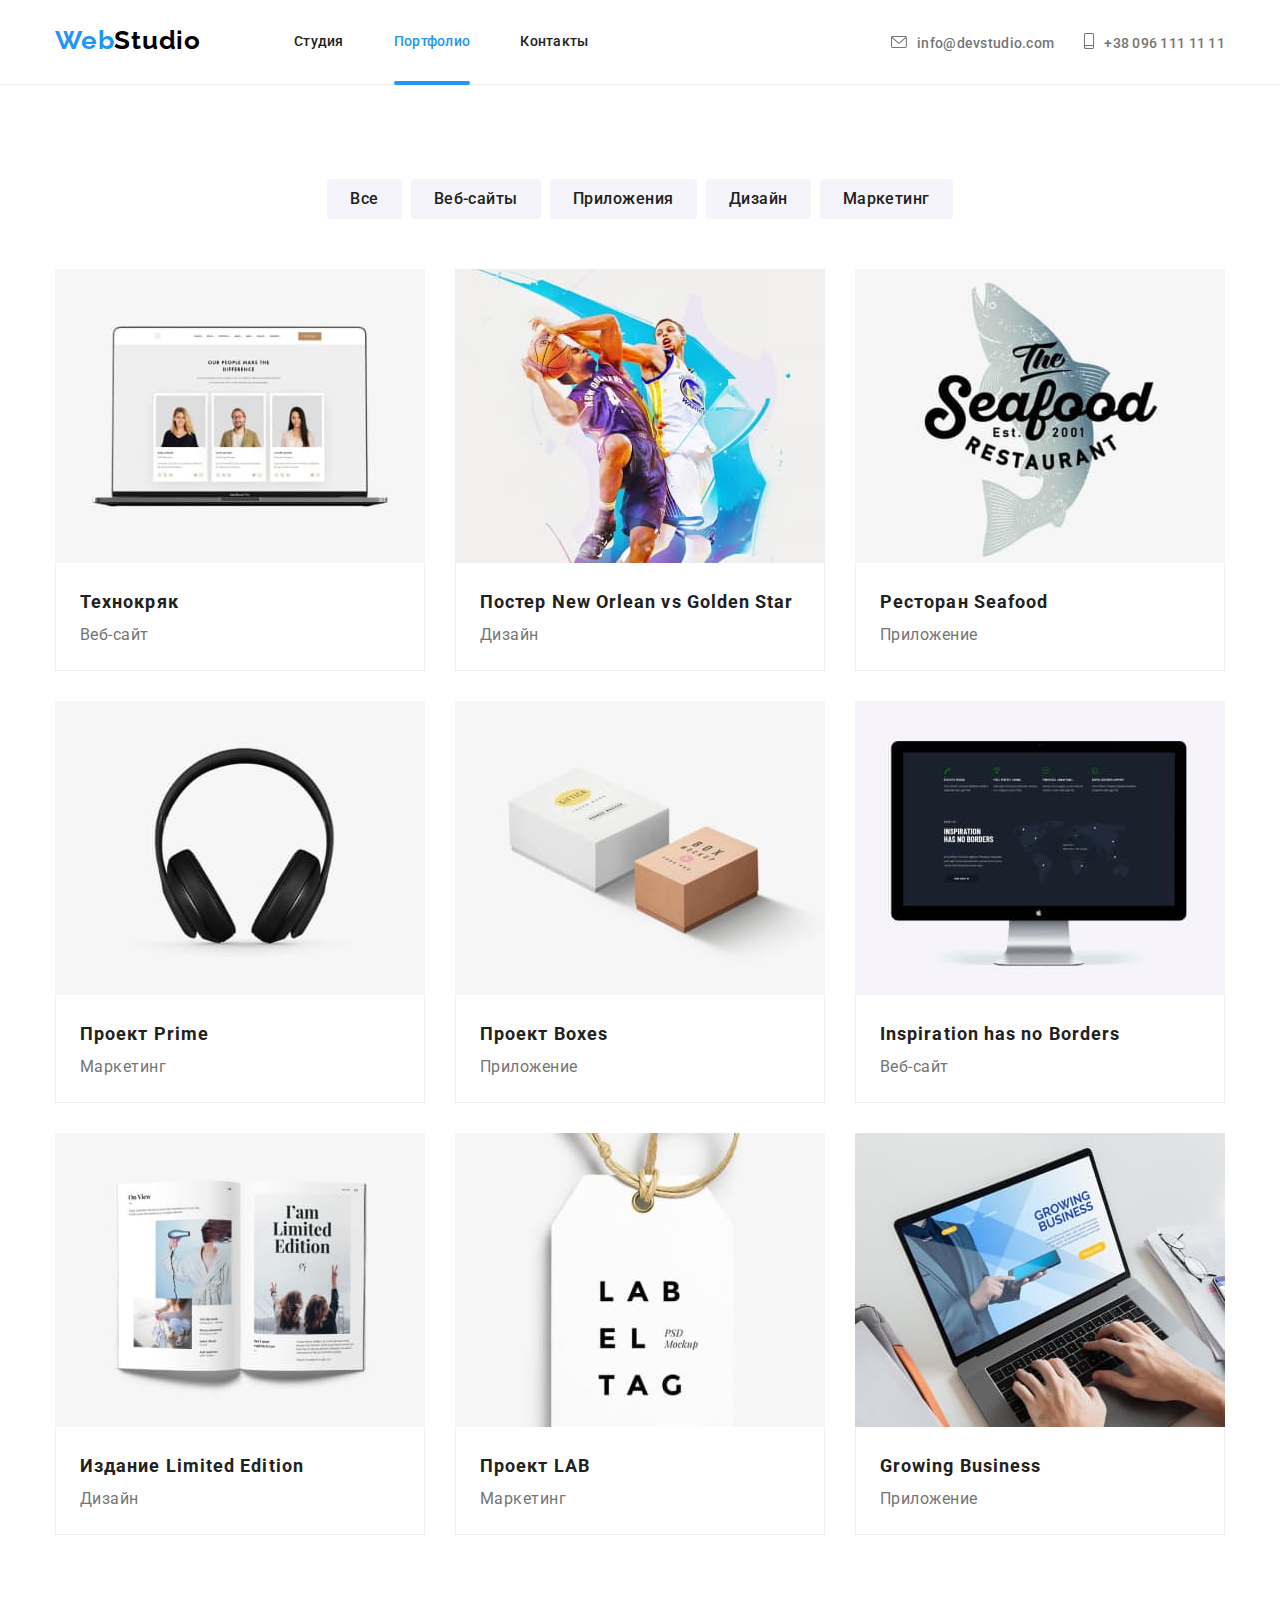
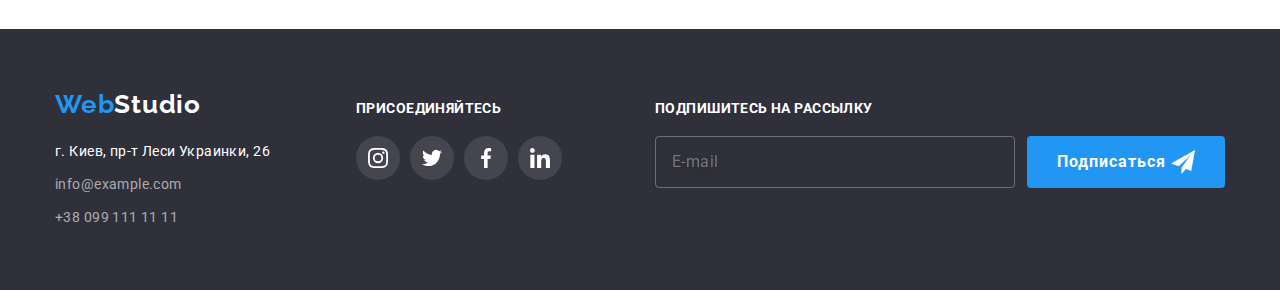
==== commit e5011318: "changes current" ====
--- a/portfolio.html
+++ b/portfolio.html
@@ -19,9 +19,9 @@
         <nav class="nav">
             <ul class="nav__list list">
                 <li class="nav__item">                    
-                    <a href="./index.html" class="nav__link nav__link--current link">Студия</a>
-                </li>
-                <li class="nav__item"><a href="./portfolio.html" class="nav__link link">Портфолио</a></li>
+                    <a href="./index.html" class="nav__link link">Студия</a>
+                </li>
+                <li class="nav__item"><a href="./portfolio.html" class="nav__link nav__link--current link">Портфолио</a></li>
                 <li class="nav__item"><a href="" class="nav__link link">Контакты</a></li>
             </ul>            
         </nav>
